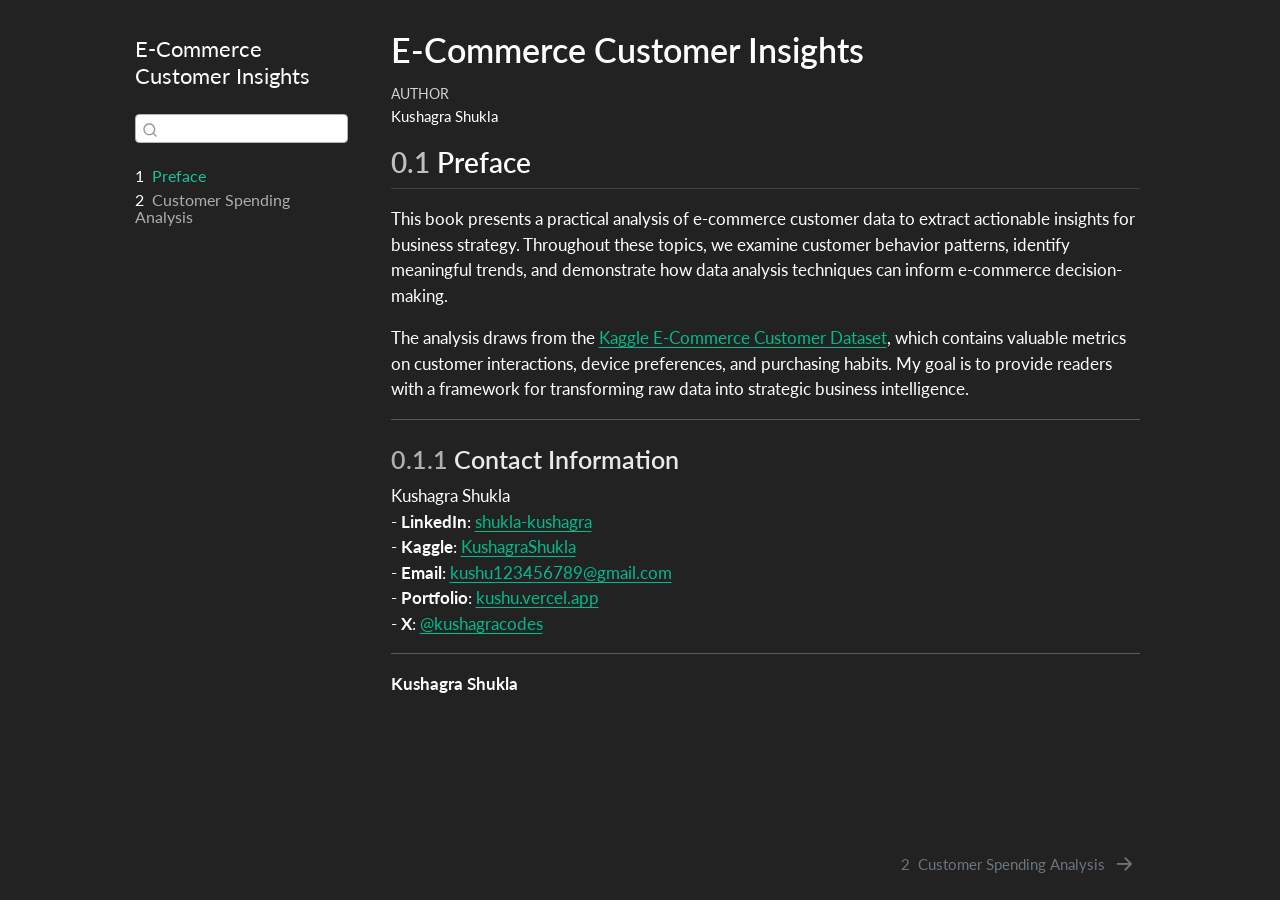
==== _book/index.html @ 06b4c3da "Initial Commit" ====
<!DOCTYPE html>
<html xmlns="http://www.w3.org/1999/xhtml" lang="en" xml:lang="en"><head>

<meta charset="utf-8">
<meta name="generator" content="quarto-1.7.29">

<meta name="viewport" content="width=device-width, initial-scale=1.0, user-scalable=yes">

<meta name="author" content="Kushagra Shukla">

<title>E-Commerce Customer Insights</title>
<style>
code{white-space: pre-wrap;}
span.smallcaps{font-variant: small-caps;}
div.columns{display: flex; gap: min(4vw, 1.5em);}
div.column{flex: auto; overflow-x: auto;}
div.hanging-indent{margin-left: 1.5em; text-indent: -1.5em;}
ul.task-list{list-style: none;}
ul.task-list li input[type="checkbox"] {
  width: 0.8em;
  margin: 0 0.8em 0.2em -1em; /* quarto-specific, see https://github.com/quarto-dev/quarto-cli/issues/4556 */ 
  vertical-align: middle;
}
</style>


<script src="site_libs/quarto-nav/quarto-nav.js"></script>
<script src="site_libs/quarto-nav/headroom.min.js"></script>
<script src="site_libs/clipboard/clipboard.min.js"></script>
<script src="site_libs/quarto-search/autocomplete.umd.js"></script>
<script src="site_libs/quarto-search/fuse.min.js"></script>
<script src="site_libs/quarto-search/quarto-search.js"></script>
<meta name="quarto:offset" content="./">
<link href="./analysis.html" rel="next">
<script src="site_libs/quarto-html/quarto.js" type="module"></script>
<script src="site_libs/quarto-html/tabsets/tabsets.js" type="module"></script>
<script src="site_libs/quarto-html/popper.min.js"></script>
<script src="site_libs/quarto-html/tippy.umd.min.js"></script>
<script src="site_libs/quarto-html/anchor.min.js"></script>
<link href="site_libs/quarto-html/tippy.css" rel="stylesheet">
<link href="site_libs/quarto-html/quarto-syntax-highlighting-dark-748b535e376f14d4692bf2b2e5fd6380.css" rel="stylesheet" id="quarto-text-highlighting-styles">
<script src="site_libs/bootstrap/bootstrap.min.js"></script>
<link href="site_libs/bootstrap/bootstrap-icons.css" rel="stylesheet">
<link href="site_libs/bootstrap/bootstrap-a135efa4125e467700cae430fce95945.min.css" rel="stylesheet" append-hash="true" id="quarto-bootstrap" data-mode="dark">
<script id="quarto-search-options" type="application/json">{
  "location": "sidebar",
  "copy-button": false,
  "collapse-after": 3,
  "panel-placement": "start",
  "type": "textbox",
  "limit": 50,
  "keyboard-shortcut": [
    "f",
    "/",
    "s"
  ],
  "show-item-context": false,
  "language": {
    "search-no-results-text": "No results",
    "search-matching-documents-text": "matching documents",
    "search-copy-link-title": "Copy link to search",
    "search-hide-matches-text": "Hide additional matches",
    "search-more-match-text": "more match in this document",
    "search-more-matches-text": "more matches in this document",
    "search-clear-button-title": "Clear",
    "search-text-placeholder": "",
    "search-detached-cancel-button-title": "Cancel",
    "search-submit-button-title": "Submit",
    "search-label": "Search"
  }
}</script>


</head>

<body class="nav-sidebar floating fullcontent quarto-light">

<div id="quarto-search-results"></div>
  <header id="quarto-header" class="headroom fixed-top">
  <nav class="quarto-secondary-nav">
    <div class="container-fluid d-flex">
      <button type="button" class="quarto-btn-toggle btn" data-bs-toggle="collapse" role="button" data-bs-target=".quarto-sidebar-collapse-item" aria-controls="quarto-sidebar" aria-expanded="false" aria-label="Toggle sidebar navigation" onclick="if (window.quartoToggleHeadroom) { window.quartoToggleHeadroom(); }">
        <i class="bi bi-layout-text-sidebar-reverse"></i>
      </button>
        <nav class="quarto-page-breadcrumbs" aria-label="breadcrumb"><ol class="breadcrumb"><li class="breadcrumb-item"><a href="./index.html"><span class="chapter-number">1</span>&nbsp; <span class="chapter-title">Preface</span></a></li></ol></nav>
        <a class="flex-grow-1" role="navigation" data-bs-toggle="collapse" data-bs-target=".quarto-sidebar-collapse-item" aria-controls="quarto-sidebar" aria-expanded="false" aria-label="Toggle sidebar navigation" onclick="if (window.quartoToggleHeadroom) { window.quartoToggleHeadroom(); }">      
        </a>
      <button type="button" class="btn quarto-search-button" aria-label="Search" onclick="window.quartoOpenSearch();">
        <i class="bi bi-search"></i>
      </button>
    </div>
  </nav>
</header>
<!-- content -->
<div id="quarto-content" class="quarto-container page-columns page-rows-contents page-layout-article">
<!-- sidebar -->
  <nav id="quarto-sidebar" class="sidebar collapse collapse-horizontal quarto-sidebar-collapse-item sidebar-navigation floating overflow-auto">
    <div class="pt-lg-2 mt-2 text-left sidebar-header">
    <div class="sidebar-title mb-0 py-0">
      <a href="./">E-Commerce Customer Insights</a> 
    </div>
      </div>
        <div class="mt-2 flex-shrink-0 align-items-center">
        <div class="sidebar-search">
        <div id="quarto-search" class="" title="Search"></div>
        </div>
        </div>
    <div class="sidebar-menu-container"> 
    <ul class="list-unstyled mt-1">
        <li class="sidebar-item">
  <div class="sidebar-item-container"> 
  <a href="./index.html" class="sidebar-item-text sidebar-link active">
 <span class="menu-text"><span class="chapter-number">1</span>&nbsp; <span class="chapter-title">Preface</span></span></a>
  </div>
</li>
        <li class="sidebar-item">
  <div class="sidebar-item-container"> 
  <a href="./analysis.html" class="sidebar-item-text sidebar-link">
 <span class="menu-text"><span class="chapter-number">2</span>&nbsp; <span class="chapter-title">Customer Spending Analysis</span></span></a>
  </div>
</li>
    </ul>
    </div>
</nav>
<div id="quarto-sidebar-glass" class="quarto-sidebar-collapse-item" data-bs-toggle="collapse" data-bs-target=".quarto-sidebar-collapse-item"></div>
<!-- margin-sidebar -->
    
<!-- main -->
<main class="content" id="quarto-document-content">

<header id="title-block-header" class="quarto-title-block default">
<div class="quarto-title">
<h1 class="title">E-Commerce Customer Insights</h1>
</div>



<div class="quarto-title-meta">

    <div>
    <div class="quarto-title-meta-heading">Author</div>
    <div class="quarto-title-meta-contents">
             <p>Kushagra Shukla </p>
          </div>
  </div>
    
  
    
  </div>
  


</header>


<section id="preface" class="level2" data-number="0.1">
<h2 data-number="0.1" class="anchored" data-anchor-id="preface"><span class="header-section-number">0.1</span> Preface</h2>
<p>This book presents a practical analysis of e-commerce customer data to extract actionable insights for business strategy. Throughout these topics, we examine customer behavior patterns, identify meaningful trends, and demonstrate how data analysis techniques can inform e-commerce decision-making.</p>
<p>The analysis draws from the <a href="https://www.kaggle.com/datasets/iyadavvaibhav/ecommerce-customer-device-usage">Kaggle E-Commerce Customer Dataset</a>, which contains valuable metrics on customer interactions, device preferences, and purchasing habits. My goal is to provide readers with a framework for transforming raw data into strategic business intelligence.</p>
<hr>
<section id="contact-information" class="level3" data-number="0.1.1">
<h3 data-number="0.1.1" class="anchored" data-anchor-id="contact-information"><span class="header-section-number">0.1.1</span> Contact Information</h3>
<p>Kushagra Shukla<br>
- <strong>LinkedIn</strong>: <a href="https://www.linkedin.com/in/shukla-kushagra">shukla-kushagra</a><br>
- <strong>Kaggle</strong>: <a href="https://www.kaggle.com/KushagraShukla">KushagraShukla</a><br>
- <strong>Email</strong>: <a href="mailto:kushu123456789@gmail.com">kushu123456789@gmail.com</a><br>
- <strong>Portfolio</strong>: <a href="https://kushu.vercel.app">kushu.vercel.app</a><br>
- <strong>X</strong>: <a href="https://twitter.com/kushagracodes"><span class="citation" data-cites="kushagracodes">@kushagracodes</span></a></p>
<hr>
<p><strong>Kushagra Shukla</strong></p>


</section>
</section>

</main> <!-- /main -->
<script id="quarto-html-after-body" type="application/javascript">
  window.document.addEventListener("DOMContentLoaded", function (event) {
    const icon = "";
    const anchorJS = new window.AnchorJS();
    anchorJS.options = {
      placement: 'right',
      icon: icon
    };
    anchorJS.add('.anchored');
    const isCodeAnnotation = (el) => {
      for (const clz of el.classList) {
        if (clz.startsWith('code-annotation-')) {                     
          return true;
        }
      }
      return false;
    }
    const onCopySuccess = function(e) {
      // button target
      const button = e.trigger;
      // don't keep focus
      button.blur();
      // flash "checked"
      button.classList.add('code-copy-button-checked');
      var currentTitle = button.getAttribute("title");
      button.setAttribute("title", "Copied!");
      let tooltip;
      if (window.bootstrap) {
        button.setAttribute("data-bs-toggle", "tooltip");
        button.setAttribute("data-bs-placement", "left");
        button.setAttribute("data-bs-title", "Copied!");
        tooltip = new bootstrap.Tooltip(button, 
          { trigger: "manual", 
            customClass: "code-copy-button-tooltip",
            offset: [0, -8]});
        tooltip.show();    
      }
      setTimeout(function() {
        if (tooltip) {
          tooltip.hide();
          button.removeAttribute("data-bs-title");
          button.removeAttribute("data-bs-toggle");
          button.removeAttribute("data-bs-placement");
        }
        button.setAttribute("title", currentTitle);
        button.classList.remove('code-copy-button-checked');
      }, 1000);
      // clear code selection
      e.clearSelection();
    }
    const getTextToCopy = function(trigger) {
        const codeEl = trigger.previousElementSibling.cloneNode(true);
        for (const childEl of codeEl.children) {
          if (isCodeAnnotation(childEl)) {
            childEl.remove();
          }
        }
        return codeEl.innerText;
    }
    const clipboard = new window.ClipboardJS('.code-copy-button:not([data-in-quarto-modal])', {
      text: getTextToCopy
    });
    clipboard.on('success', onCopySuccess);
    if (window.document.getElementById('quarto-embedded-source-code-modal')) {
      const clipboardModal = new window.ClipboardJS('.code-copy-button[data-in-quarto-modal]', {
        text: getTextToCopy,
        container: window.document.getElementById('quarto-embedded-source-code-modal')
      });
      clipboardModal.on('success', onCopySuccess);
    }
      var localhostRegex = new RegExp(/^(?:http|https):\/\/localhost\:?[0-9]*\//);
      var mailtoRegex = new RegExp(/^mailto:/);
        var filterRegex = new RegExp('/' + window.location.host + '/');
      var isInternal = (href) => {
          return filterRegex.test(href) || localhostRegex.test(href) || mailtoRegex.test(href);
      }
      // Inspect non-navigation links and adorn them if external
     var links = window.document.querySelectorAll('a[href]:not(.nav-link):not(.navbar-brand):not(.toc-action):not(.sidebar-link):not(.sidebar-item-toggle):not(.pagination-link):not(.no-external):not([aria-hidden]):not(.dropdown-item):not(.quarto-navigation-tool):not(.about-link)');
      for (var i=0; i<links.length; i++) {
        const link = links[i];
        if (!isInternal(link.href)) {
          // undo the damage that might have been done by quarto-nav.js in the case of
          // links that we want to consider external
          if (link.dataset.originalHref !== undefined) {
            link.href = link.dataset.originalHref;
          }
        }
      }
    function tippyHover(el, contentFn, onTriggerFn, onUntriggerFn) {
      const config = {
        allowHTML: true,
        maxWidth: 500,
        delay: 100,
        arrow: false,
        appendTo: function(el) {
            return el.parentElement;
        },
        interactive: true,
        interactiveBorder: 10,
        theme: 'quarto',
        placement: 'bottom-start',
      };
      if (contentFn) {
        config.content = contentFn;
      }
      if (onTriggerFn) {
        config.onTrigger = onTriggerFn;
      }
      if (onUntriggerFn) {
        config.onUntrigger = onUntriggerFn;
      }
      window.tippy(el, config); 
    }
    const noterefs = window.document.querySelectorAll('a[role="doc-noteref"]');
    for (var i=0; i<noterefs.length; i++) {
      const ref = noterefs[i];
      tippyHover(ref, function() {
        // use id or data attribute instead here
        let href = ref.getAttribute('data-footnote-href') || ref.getAttribute('href');
        try { href = new URL(href).hash; } catch {}
        const id = href.replace(/^#\/?/, "");
        const note = window.document.getElementById(id);
        if (note) {
          return note.innerHTML;
        } else {
          return "";
        }
      });
    }
    const xrefs = window.document.querySelectorAll('a.quarto-xref');
    const processXRef = (id, note) => {
      // Strip column container classes
      const stripColumnClz = (el) => {
        el.classList.remove("page-full", "page-columns");
        if (el.children) {
          for (const child of el.children) {
            stripColumnClz(child);
          }
        }
      }
      stripColumnClz(note)
      if (id === null || id.startsWith('sec-')) {
        // Special case sections, only their first couple elements
        const container = document.createElement("div");
        if (note.children && note.children.length > 2) {
          container.appendChild(note.children[0].cloneNode(true));
          for (let i = 1; i < note.children.length; i++) {
            const child = note.children[i];
            if (child.tagName === "P" && child.innerText === "") {
              continue;
            } else {
              container.appendChild(child.cloneNode(true));
              break;
            }
          }
          if (window.Quarto?.typesetMath) {
            window.Quarto.typesetMath(container);
          }
          return container.innerHTML
        } else {
          if (window.Quarto?.typesetMath) {
            window.Quarto.typesetMath(note);
          }
          return note.innerHTML;
        }
      } else {
        // Remove any anchor links if they are present
        const anchorLink = note.querySelector('a.anchorjs-link');
        if (anchorLink) {
          anchorLink.remove();
        }
        if (window.Quarto?.typesetMath) {
          window.Quarto.typesetMath(note);
        }
        if (note.classList.contains("callout")) {
          return note.outerHTML;
        } else {
          return note.innerHTML;
        }
      }
    }
    for (var i=0; i<xrefs.length; i++) {
      const xref = xrefs[i];
      tippyHover(xref, undefined, function(instance) {
        instance.disable();
        let url = xref.getAttribute('href');
        let hash = undefined; 
        if (url.startsWith('#')) {
          hash = url;
        } else {
          try { hash = new URL(url).hash; } catch {}
        }
        if (hash) {
          const id = hash.replace(/^#\/?/, "");
          const note = window.document.getElementById(id);
          if (note !== null) {
            try {
              const html = processXRef(id, note.cloneNode(true));
              instance.setContent(html);
            } finally {
              instance.enable();
              instance.show();
            }
          } else {
            // See if we can fetch this
            fetch(url.split('#')[0])
            .then(res => res.text())
            .then(html => {
              const parser = new DOMParser();
              const htmlDoc = parser.parseFromString(html, "text/html");
              const note = htmlDoc.getElementById(id);
              if (note !== null) {
                const html = processXRef(id, note);
                instance.setContent(html);
              } 
            }).finally(() => {
              instance.enable();
              instance.show();
            });
          }
        } else {
          // See if we can fetch a full url (with no hash to target)
          // This is a special case and we should probably do some content thinning / targeting
          fetch(url)
          .then(res => res.text())
          .then(html => {
            const parser = new DOMParser();
            const htmlDoc = parser.parseFromString(html, "text/html");
            const note = htmlDoc.querySelector('main.content');
            if (note !== null) {
              // This should only happen for chapter cross references
              // (since there is no id in the URL)
              // remove the first header
              if (note.children.length > 0 && note.children[0].tagName === "HEADER") {
                note.children[0].remove();
              }
              const html = processXRef(null, note);
              instance.setContent(html);
            } 
          }).finally(() => {
            instance.enable();
            instance.show();
          });
        }
      }, function(instance) {
      });
    }
        let selectedAnnoteEl;
        const selectorForAnnotation = ( cell, annotation) => {
          let cellAttr = 'data-code-cell="' + cell + '"';
          let lineAttr = 'data-code-annotation="' +  annotation + '"';
          const selector = 'span[' + cellAttr + '][' + lineAttr + ']';
          return selector;
        }
        const selectCodeLines = (annoteEl) => {
          const doc = window.document;
          const targetCell = annoteEl.getAttribute("data-target-cell");
          const targetAnnotation = annoteEl.getAttribute("data-target-annotation");
          const annoteSpan = window.document.querySelector(selectorForAnnotation(targetCell, targetAnnotation));
          const lines = annoteSpan.getAttribute("data-code-lines").split(",");
          const lineIds = lines.map((line) => {
            return targetCell + "-" + line;
          })
          let top = null;
          let height = null;
          let parent = null;
          if (lineIds.length > 0) {
              //compute the position of the single el (top and bottom and make a div)
              const el = window.document.getElementById(lineIds[0]);
              top = el.offsetTop;
              height = el.offsetHeight;
              parent = el.parentElement.parentElement;
            if (lineIds.length > 1) {
              const lastEl = window.document.getElementById(lineIds[lineIds.length - 1]);
              const bottom = lastEl.offsetTop + lastEl.offsetHeight;
              height = bottom - top;
            }
            if (top !== null && height !== null && parent !== null) {
              // cook up a div (if necessary) and position it 
              let div = window.document.getElementById("code-annotation-line-highlight");
              if (div === null) {
                div = window.document.createElement("div");
                div.setAttribute("id", "code-annotation-line-highlight");
                div.style.position = 'absolute';
                parent.appendChild(div);
              }
              div.style.top = top - 2 + "px";
              div.style.height = height + 4 + "px";
              div.style.left = 0;
              let gutterDiv = window.document.getElementById("code-annotation-line-highlight-gutter");
              if (gutterDiv === null) {
                gutterDiv = window.document.createElement("div");
                gutterDiv.setAttribute("id", "code-annotation-line-highlight-gutter");
                gutterDiv.style.position = 'absolute';
                const codeCell = window.document.getElementById(targetCell);
                const gutter = codeCell.querySelector('.code-annotation-gutter');
                gutter.appendChild(gutterDiv);
              }
              gutterDiv.style.top = top - 2 + "px";
              gutterDiv.style.height = height + 4 + "px";
            }
            selectedAnnoteEl = annoteEl;
          }
        };
        const unselectCodeLines = () => {
          const elementsIds = ["code-annotation-line-highlight", "code-annotation-line-highlight-gutter"];
          elementsIds.forEach((elId) => {
            const div = window.document.getElementById(elId);
            if (div) {
              div.remove();
            }
          });
          selectedAnnoteEl = undefined;
        };
          // Handle positioning of the toggle
      window.addEventListener(
        "resize",
        throttle(() => {
          elRect = undefined;
          if (selectedAnnoteEl) {
            selectCodeLines(selectedAnnoteEl);
          }
        }, 10)
      );
      function throttle(fn, ms) {
      let throttle = false;
      let timer;
        return (...args) => {
          if(!throttle) { // first call gets through
              fn.apply(this, args);
              throttle = true;
          } else { // all the others get throttled
              if(timer) clearTimeout(timer); // cancel #2
              timer = setTimeout(() => {
                fn.apply(this, args);
                timer = throttle = false;
              }, ms);
          }
        };
      }
        // Attach click handler to the DT
        const annoteDls = window.document.querySelectorAll('dt[data-target-cell]');
        for (const annoteDlNode of annoteDls) {
          annoteDlNode.addEventListener('click', (event) => {
            const clickedEl = event.target;
            if (clickedEl !== selectedAnnoteEl) {
              unselectCodeLines();
              const activeEl = window.document.querySelector('dt[data-target-cell].code-annotation-active');
              if (activeEl) {
                activeEl.classList.remove('code-annotation-active');
              }
              selectCodeLines(clickedEl);
              clickedEl.classList.add('code-annotation-active');
            } else {
              // Unselect the line
              unselectCodeLines();
              clickedEl.classList.remove('code-annotation-active');
            }
          });
        }
    const findCites = (el) => {
      const parentEl = el.parentElement;
      if (parentEl) {
        const cites = parentEl.dataset.cites;
        if (cites) {
          return {
            el,
            cites: cites.split(' ')
          };
        } else {
          return findCites(el.parentElement)
        }
      } else {
        return undefined;
      }
    };
    var bibliorefs = window.document.querySelectorAll('a[role="doc-biblioref"]');
    for (var i=0; i<bibliorefs.length; i++) {
      const ref = bibliorefs[i];
      const citeInfo = findCites(ref);
      if (citeInfo) {
        tippyHover(citeInfo.el, function() {
          var popup = window.document.createElement('div');
          citeInfo.cites.forEach(function(cite) {
            var citeDiv = window.document.createElement('div');
            citeDiv.classList.add('hanging-indent');
            citeDiv.classList.add('csl-entry');
            var biblioDiv = window.document.getElementById('ref-' + cite);
            if (biblioDiv) {
              citeDiv.innerHTML = biblioDiv.innerHTML;
            }
            popup.appendChild(citeDiv);
          });
          return popup.innerHTML;
        });
      }
    }
  });
  </script>
<nav class="page-navigation">
  <div class="nav-page nav-page-previous">
  </div>
  <div class="nav-page nav-page-next">
      <a href="./analysis.html" class="pagination-link" aria-label="Customer Spending Analysis">
        <span class="nav-page-text"><span class="chapter-number">2</span>&nbsp; <span class="chapter-title">Customer Spending Analysis</span></span> <i class="bi bi-arrow-right-short"></i>
      </a>
  </div>
</nav>
</div> <!-- /content -->




</body></html>
---- _book/site_libs/quarto-html/tippy.css ----
.tippy-box[data-animation=fade][data-state=hidden]{opacity:0}[data-tippy-root]{max-width:calc(100vw - 10px)}.tippy-box{position:relative;background-color:#333;color:#fff;border-radius:4px;font-size:14px;line-height:1.4;white-space:normal;outline:0;transition-property:transform,visibility,opacity}.tippy-box[data-placement^=top]>.tippy-arrow{bottom:0}.tippy-box[data-placement^=top]>.tippy-arrow:before{bottom:-7px;left:0;border-width:8px 8px 0;border-top-color:initial;transform-origin:center top}.tippy-box[data-placement^=bottom]>.tippy-arrow{top:0}.tippy-box[data-placement^=bottom]>.tippy-arrow:before{top:-7px;left:0;border-width:0 8px 8px;border-bottom-color:initial;transform-origin:center bottom}.tippy-box[data-placement^=left]>.tippy-arrow{right:0}.tippy-box[data-placement^=left]>.tippy-arrow:before{border-width:8px 0 8px 8px;border-left-color:initial;right:-7px;transform-origin:center left}.tippy-box[data-placement^=right]>.tippy-arrow{left:0}.tippy-box[data-placement^=right]>.tippy-arrow:before{left:-7px;border-width:8px 8px 8px 0;border-right-color:initial;transform-origin:center right}.tippy-box[data-inertia][data-state=visible]{transition-timing-function:cubic-bezier(.54,1.5,.38,1.11)}.tippy-arrow{width:16px;height:16px;color:#333}.tippy-arrow:before{content:"";position:absolute;border-color:transparent;border-style:solid}.tippy-content{position:relative;padding:5px 9px;z-index:1}
---- _book/site_libs/quarto-html/quarto-syntax-highlighting-dark-748b535e376f14d4692bf2b2e5fd6380.css ----
/* quarto syntax highlight colors */
:root {
  --quarto-hl-al-color: #f07178;
  --quarto-hl-an-color: #d4d0ab;
  --quarto-hl-at-color: #00e0e0;
  --quarto-hl-bn-color: #d4d0ab;
  --quarto-hl-bu-color: #abe338;
  --quarto-hl-ch-color: #abe338;
  --quarto-hl-co-color: #f8f8f2;
  --quarto-hl-cv-color: #ffd700;
  --quarto-hl-cn-color: #ffd700;
  --quarto-hl-cf-color: #ffa07a;
  --quarto-hl-dt-color: #ffa07a;
  --quarto-hl-dv-color: #d4d0ab;
  --quarto-hl-do-color: #f8f8f2;
  --quarto-hl-er-color: #f07178;
  --quarto-hl-ex-color: #00e0e0;
  --quarto-hl-fl-color: #d4d0ab;
  --quarto-hl-fu-color: #ffa07a;
  --quarto-hl-im-color: #abe338;
  --quarto-hl-in-color: #d4d0ab;
  --quarto-hl-kw-color: #ffa07a;
  --quarto-hl-op-color: #ffa07a;
  --quarto-hl-ot-color: #00e0e0;
  --quarto-hl-pp-color: #dcc6e0;
  --quarto-hl-re-color: #00e0e0;
  --quarto-hl-sc-color: #abe338;
  --quarto-hl-ss-color: #abe338;
  --quarto-hl-st-color: #abe338;
  --quarto-hl-va-color: #00e0e0;
  --quarto-hl-vs-color: #abe338;
  --quarto-hl-wa-color: #dcc6e0;
}

/* other quarto variables */
:root {
  --quarto-font-monospace: SFMono-Regular, Menlo, Monaco, Consolas, "Liberation Mono", "Courier New", monospace;
}

/* syntax highlight based on Pandoc's rules */
pre > code.sourceCode > span {
  color: #f8f8f2;
}

code.sourceCode > span {
  color: #f8f8f2;
}

div.sourceCode,
div.sourceCode pre.sourceCode {
  color: #f8f8f2;
}

/* Normal */
code span {
  color: #f8f8f2;
}

/* Alert */
code span.al {
  color: #f07178;
}

/* Annotation */
code span.an {
  color: #d4d0ab;
}

/* Attribute */
code span.at {
  color: #00e0e0;
}

/* BaseN */
code span.bn {
  color: #d4d0ab;
}

/* BuiltIn */
code span.bu {
  color: #abe338;
}

/* ControlFlow */
code span.cf {
  font-weight: bold;
  color: #ffa07a;
}

/* Char */
code span.ch {
  color: #abe338;
}

/* Constant */
code span.cn {
  color: #ffd700;
}

/* Comment */
code span.co {
  font-style: italic;
  color: #f8f8f2;
}

/* CommentVar */
code span.cv {
  color: #ffd700;
}

/* Documentation */
code span.do {
  color: #f8f8f2;
}

/* DataType */
code span.dt {
  color: #ffa07a;
}

/* DecVal */
code span.dv {
  color: #d4d0ab;
}

/* Error */
code span.er {
  color: #f07178;
  text-decoration: underline;
}

/* Extension */
code span.ex {
  font-weight: bold;
  color: #00e0e0;
}

/* Float */
code span.fl {
  color: #d4d0ab;
}

/* Function */
code span.fu {
  color: #ffa07a;
}

/* Import */
code span.im {
  color: #abe338;
}

/* Information */
code span.in {
  color: #d4d0ab;
}

/* Keyword */
code span.kw {
  font-weight: bold;
  color: #ffa07a;
}

/* Operator */
code span.op {
  color: #ffa07a;
}

/* Other */
code span.ot {
  color: #00e0e0;
}

/* Preprocessor */
code span.pp {
  color: #dcc6e0;
}

/* RegionMarker */
code span.re {
  background-color: #f8f8f2;
  color: #00e0e0;
}

/* SpecialChar */
code span.sc {
  color: #abe338;
}

/* SpecialString */
code span.ss {
  color: #abe338;
}

/* String */
code span.st {
  color: #abe338;
}

/* Variable */
code span.va {
  color: #00e0e0;
}

/* VerbatimString */
code span.vs {
  color: #abe338;
}

/* Warning */
code span.wa {
  color: #dcc6e0;
}

.prevent-inlining {
  content: "</";
}

/*# sourceMappingURL=a169f92a7619bb7359e95dffce117b32.css.map */
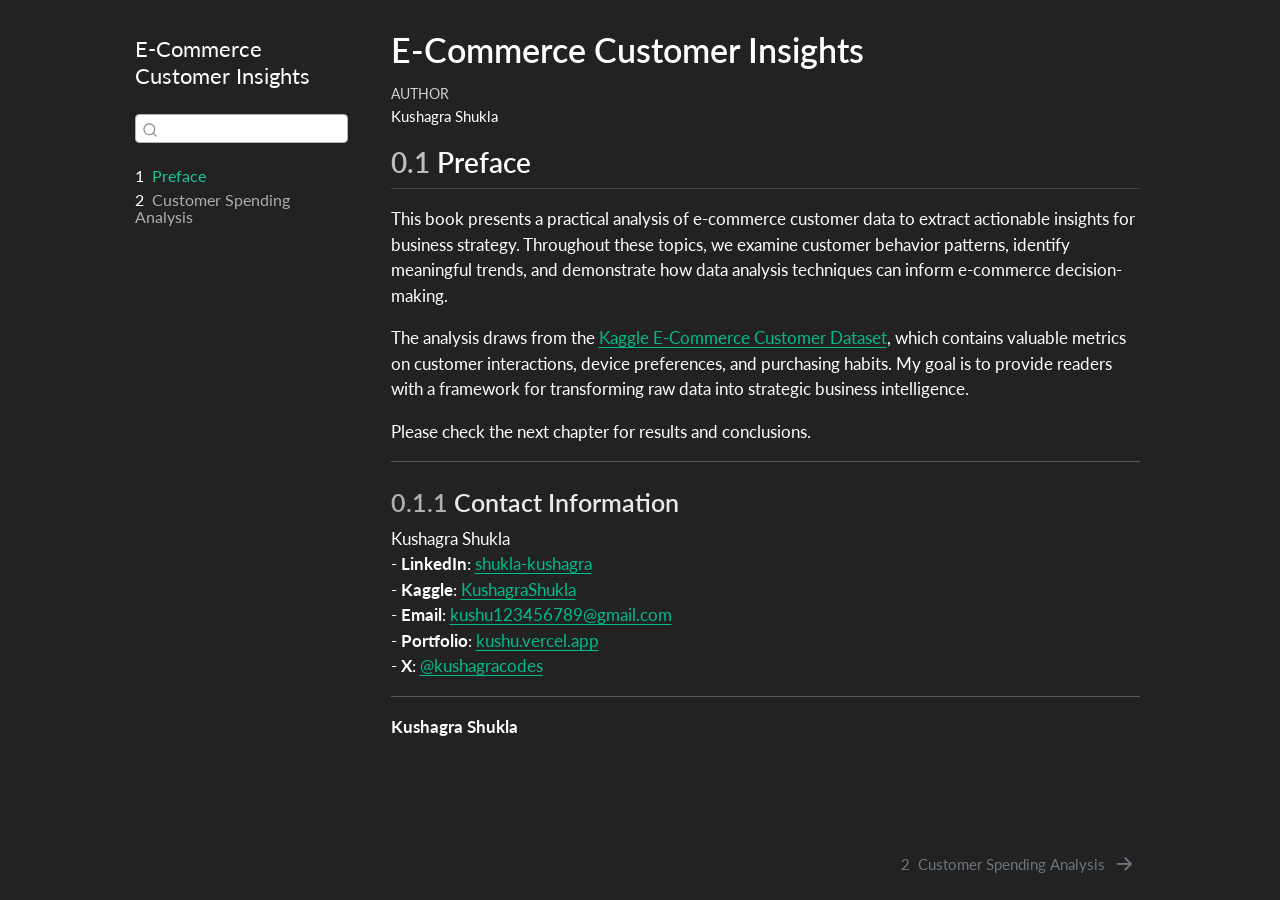
==== commit 792e0f85: "preface update" ====
--- a/_book/index.html
+++ b/_book/index.html
@@ -157,6 +157,7 @@
 <h2 data-number="0.1" class="anchored" data-anchor-id="preface"><span class="header-section-number">0.1</span> Preface</h2>
 <p>This book presents a practical analysis of e-commerce customer data to extract actionable insights for business strategy. Throughout these topics, we examine customer behavior patterns, identify meaningful trends, and demonstrate how data analysis techniques can inform e-commerce decision-making.</p>
 <p>The analysis draws from the <a href="https://www.kaggle.com/datasets/iyadavvaibhav/ecommerce-customer-device-usage">Kaggle E-Commerce Customer Dataset</a>, which contains valuable metrics on customer interactions, device preferences, and purchasing habits. My goal is to provide readers with a framework for transforming raw data into strategic business intelligence.</p>
+<p>Please check the next chapter for results and conclusions.</p>
 <hr>
 <section id="contact-information" class="level3" data-number="0.1.1">
 <h3 data-number="0.1.1" class="anchored" data-anchor-id="contact-information"><span class="header-section-number">0.1.1</span> Contact Information</h3>
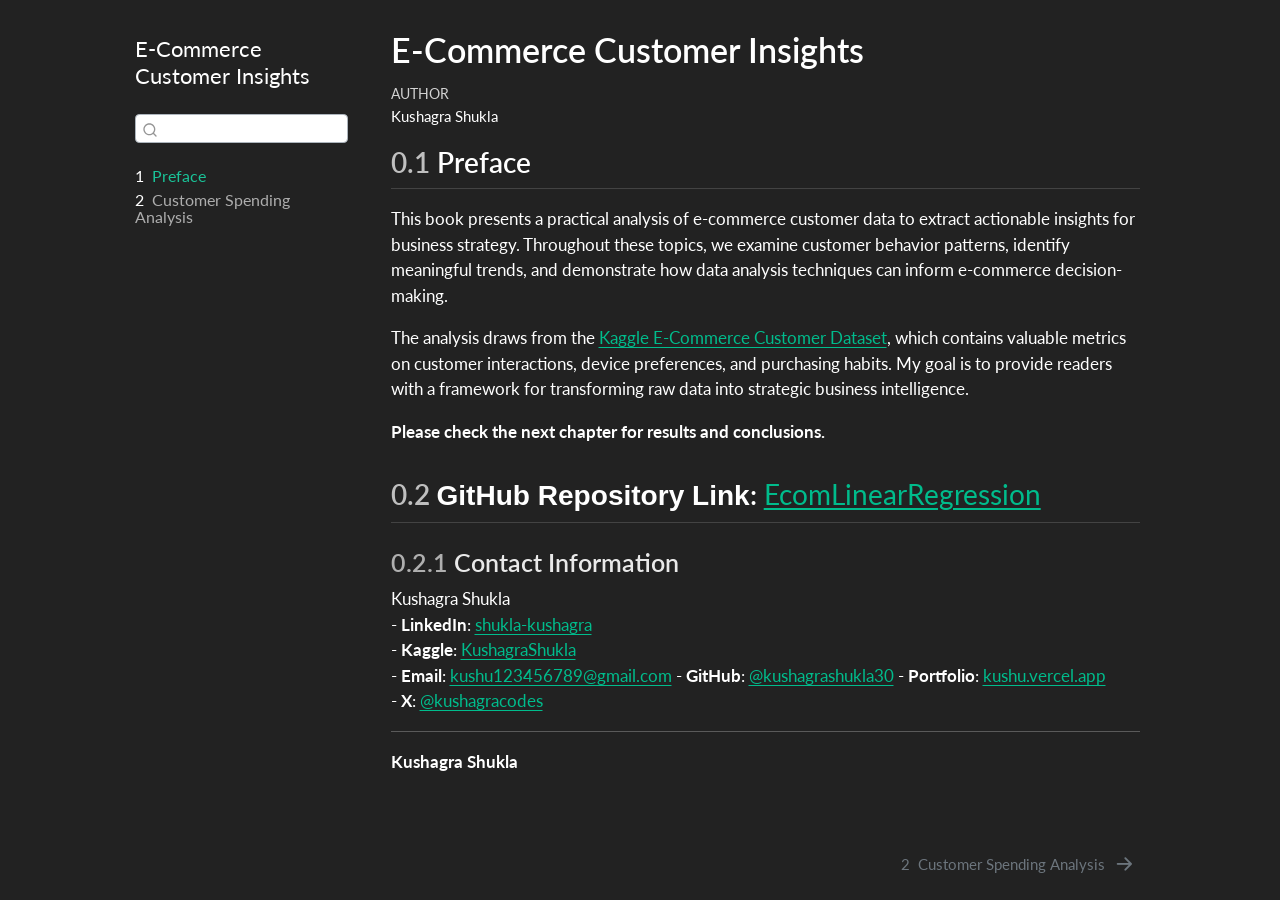
==== commit 11b740ea: "change4" ====
--- a/_book/index.html
+++ b/_book/index.html
@@ -157,15 +157,16 @@
 <h2 data-number="0.1" class="anchored" data-anchor-id="preface"><span class="header-section-number">0.1</span> Preface</h2>
 <p>This book presents a practical analysis of e-commerce customer data to extract actionable insights for business strategy. Throughout these topics, we examine customer behavior patterns, identify meaningful trends, and demonstrate how data analysis techniques can inform e-commerce decision-making.</p>
 <p>The analysis draws from the <a href="https://www.kaggle.com/datasets/iyadavvaibhav/ecommerce-customer-device-usage">Kaggle E-Commerce Customer Dataset</a>, which contains valuable metrics on customer interactions, device preferences, and purchasing habits. My goal is to provide readers with a framework for transforming raw data into strategic business intelligence.</p>
-<p>Please check the next chapter for results and conclusions.</p>
-<hr>
-<section id="contact-information" class="level3" data-number="0.1.1">
-<h3 data-number="0.1.1" class="anchored" data-anchor-id="contact-information"><span class="header-section-number">0.1.1</span> Contact Information</h3>
+<p><strong>Please check the next chapter for results and conclusions.</strong></p>
+</section>
+<section id="github-repository-link-ecomlinearregression" class="level2" data-number="0.2">
+<h2 data-number="0.2" class="anchored" data-anchor-id="github-repository-link-ecomlinearregression"><span class="header-section-number">0.2</span> <strong>GitHub Repository Link</strong>: <a href="https://github.com/KushagraShukla30/EcomLinearRegression">EcomLinearRegression</a></h2>
+<section id="contact-information" class="level3" data-number="0.2.1">
+<h3 data-number="0.2.1" class="anchored" data-anchor-id="contact-information"><span class="header-section-number">0.2.1</span> Contact Information</h3>
 <p>Kushagra Shukla<br>
 - <strong>LinkedIn</strong>: <a href="https://www.linkedin.com/in/shukla-kushagra">shukla-kushagra</a><br>
 - <strong>Kaggle</strong>: <a href="https://www.kaggle.com/KushagraShukla">KushagraShukla</a><br>
-- <strong>Email</strong>: <a href="mailto:kushu123456789@gmail.com">kushu123456789@gmail.com</a><br>
-- <strong>Portfolio</strong>: <a href="https://kushu.vercel.app">kushu.vercel.app</a><br>
+- <strong>Email</strong>: <a href="mailto:kushu123456789@gmail.com">kushu123456789@gmail.com</a> - <strong>GitHub</strong>: <a href="https://github.com/KushagraShukla30"><span class="citation" data-cites="kushagrashukla30">@kushagrashukla30</span></a> - <strong>Portfolio</strong>: <a href="https://kushu.vercel.app">kushu.vercel.app</a><br>
 - <strong>X</strong>: <a href="https://twitter.com/kushagracodes"><span class="citation" data-cites="kushagracodes">@kushagracodes</span></a></p>
 <hr>
 <p><strong>Kushagra Shukla</strong></p>
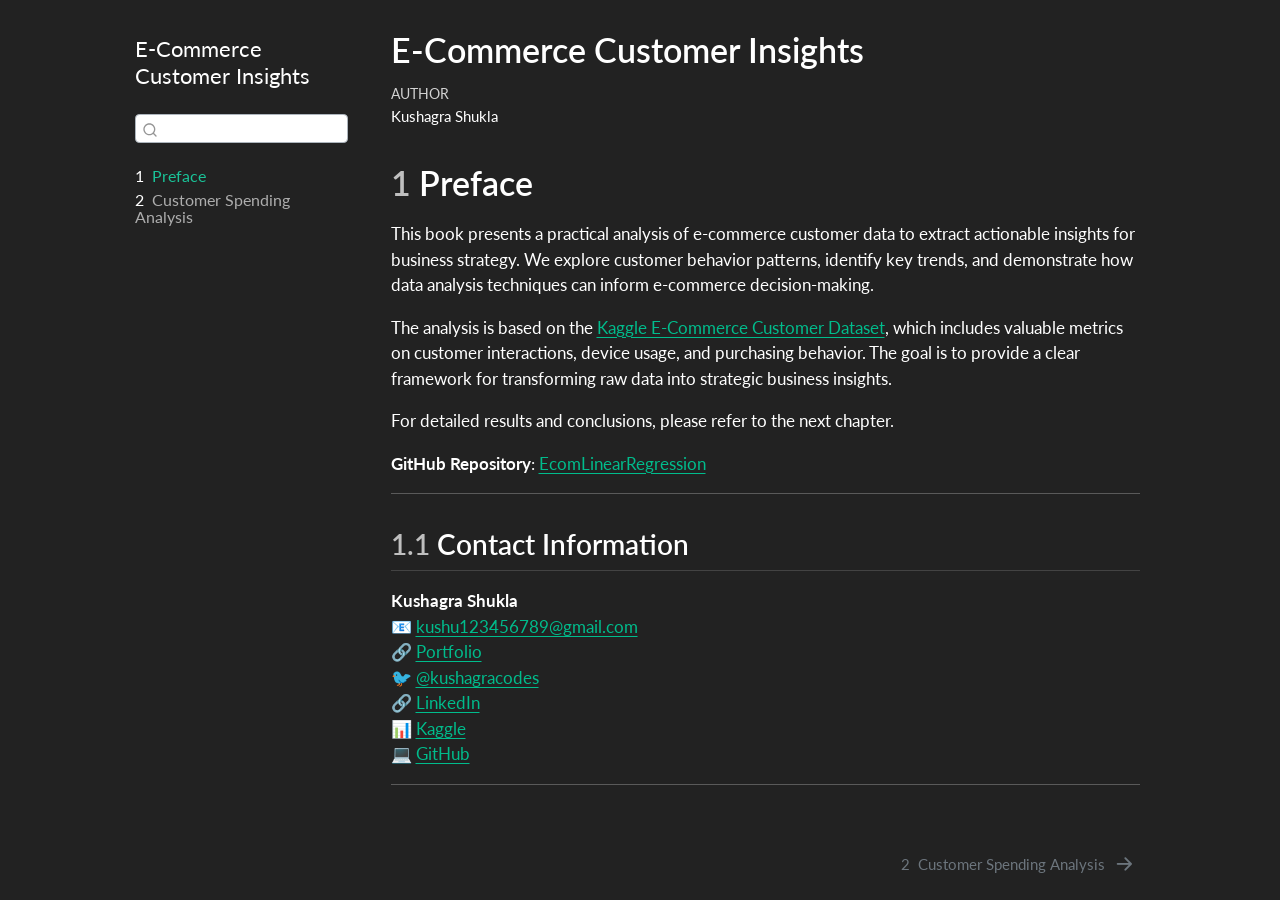
==== commit bb7b8081: "change5" ====
--- a/_book/index.html
+++ b/_book/index.html
@@ -153,23 +153,23 @@
 </header>
 
 
-<section id="preface" class="level2" data-number="0.1">
-<h2 data-number="0.1" class="anchored" data-anchor-id="preface"><span class="header-section-number">0.1</span> Preface</h2>
-<p>This book presents a practical analysis of e-commerce customer data to extract actionable insights for business strategy. Throughout these topics, we examine customer behavior patterns, identify meaningful trends, and demonstrate how data analysis techniques can inform e-commerce decision-making.</p>
-<p>The analysis draws from the <a href="https://www.kaggle.com/datasets/iyadavvaibhav/ecommerce-customer-device-usage">Kaggle E-Commerce Customer Dataset</a>, which contains valuable metrics on customer interactions, device preferences, and purchasing habits. My goal is to provide readers with a framework for transforming raw data into strategic business intelligence.</p>
-<p><strong>Please check the next chapter for results and conclusions.</strong></p>
-</section>
-<section id="github-repository-link-ecomlinearregression" class="level2" data-number="0.2">
-<h2 data-number="0.2" class="anchored" data-anchor-id="github-repository-link-ecomlinearregression"><span class="header-section-number">0.2</span> <strong>GitHub Repository Link</strong>: <a href="https://github.com/KushagraShukla30/EcomLinearRegression">EcomLinearRegression</a></h2>
-<section id="contact-information" class="level3" data-number="0.2.1">
-<h3 data-number="0.2.1" class="anchored" data-anchor-id="contact-information"><span class="header-section-number">0.2.1</span> Contact Information</h3>
-<p>Kushagra Shukla<br>
-- <strong>LinkedIn</strong>: <a href="https://www.linkedin.com/in/shukla-kushagra">shukla-kushagra</a><br>
-- <strong>Kaggle</strong>: <a href="https://www.kaggle.com/KushagraShukla">KushagraShukla</a><br>
-- <strong>Email</strong>: <a href="mailto:kushu123456789@gmail.com">kushu123456789@gmail.com</a> - <strong>GitHub</strong>: <a href="https://github.com/KushagraShukla30"><span class="citation" data-cites="kushagrashukla30">@kushagrashukla30</span></a> - <strong>Portfolio</strong>: <a href="https://kushu.vercel.app">kushu.vercel.app</a><br>
-- <strong>X</strong>: <a href="https://twitter.com/kushagracodes"><span class="citation" data-cites="kushagracodes">@kushagracodes</span></a></p>
+<section id="preface" class="level1" data-number="1">
+<h1 data-number="1"><span class="header-section-number">1</span> Preface</h1>
+<p>This book presents a practical analysis of e-commerce customer data to extract actionable insights for business strategy. We explore customer behavior patterns, identify key trends, and demonstrate how data analysis techniques can inform e-commerce decision-making.</p>
+<p>The analysis is based on the <a href="https://www.kaggle.com/datasets/iyadavvaibhav/ecommerce-customer-device-usage">Kaggle E-Commerce Customer Dataset</a>, which includes valuable metrics on customer interactions, device usage, and purchasing behavior. The goal is to provide a clear framework for transforming raw data into strategic business insights.</p>
+<p>For detailed results and conclusions, please refer to the next chapter.</p>
+<p><strong>GitHub Repository</strong>: <a href="https://github.com/KushagraShukla30/EcomLinearRegression">EcomLinearRegression</a></p>
 <hr>
-<p><strong>Kushagra Shukla</strong></p>
+<section id="contact-information" class="level2" data-number="1.1">
+<h2 data-number="1.1" class="anchored" data-anchor-id="contact-information"><span class="header-section-number">1.1</span> Contact Information</h2>
+<p><strong>Kushagra Shukla</strong><br>
+📧 <a href="mailto:kushu123456789@gmail.com">kushu123456789@gmail.com</a><br>
+🔗 <a href="https://kushu.vercel.app">Portfolio</a><br>
+🐦 <a href="https://twitter.com/kushagracodes"><span class="citation" data-cites="kushagracodes">@kushagracodes</span></a><br>
+🔗 <a href="https://www.linkedin.com/in/shukla-kushagra">LinkedIn</a><br>
+📊 <a href="https://www.kaggle.com/KushagraShukla">Kaggle</a><br>
+💻 <a href="https://github.com/KushagraShukla30">GitHub</a></p>
+<hr>
 
 
 </section>
